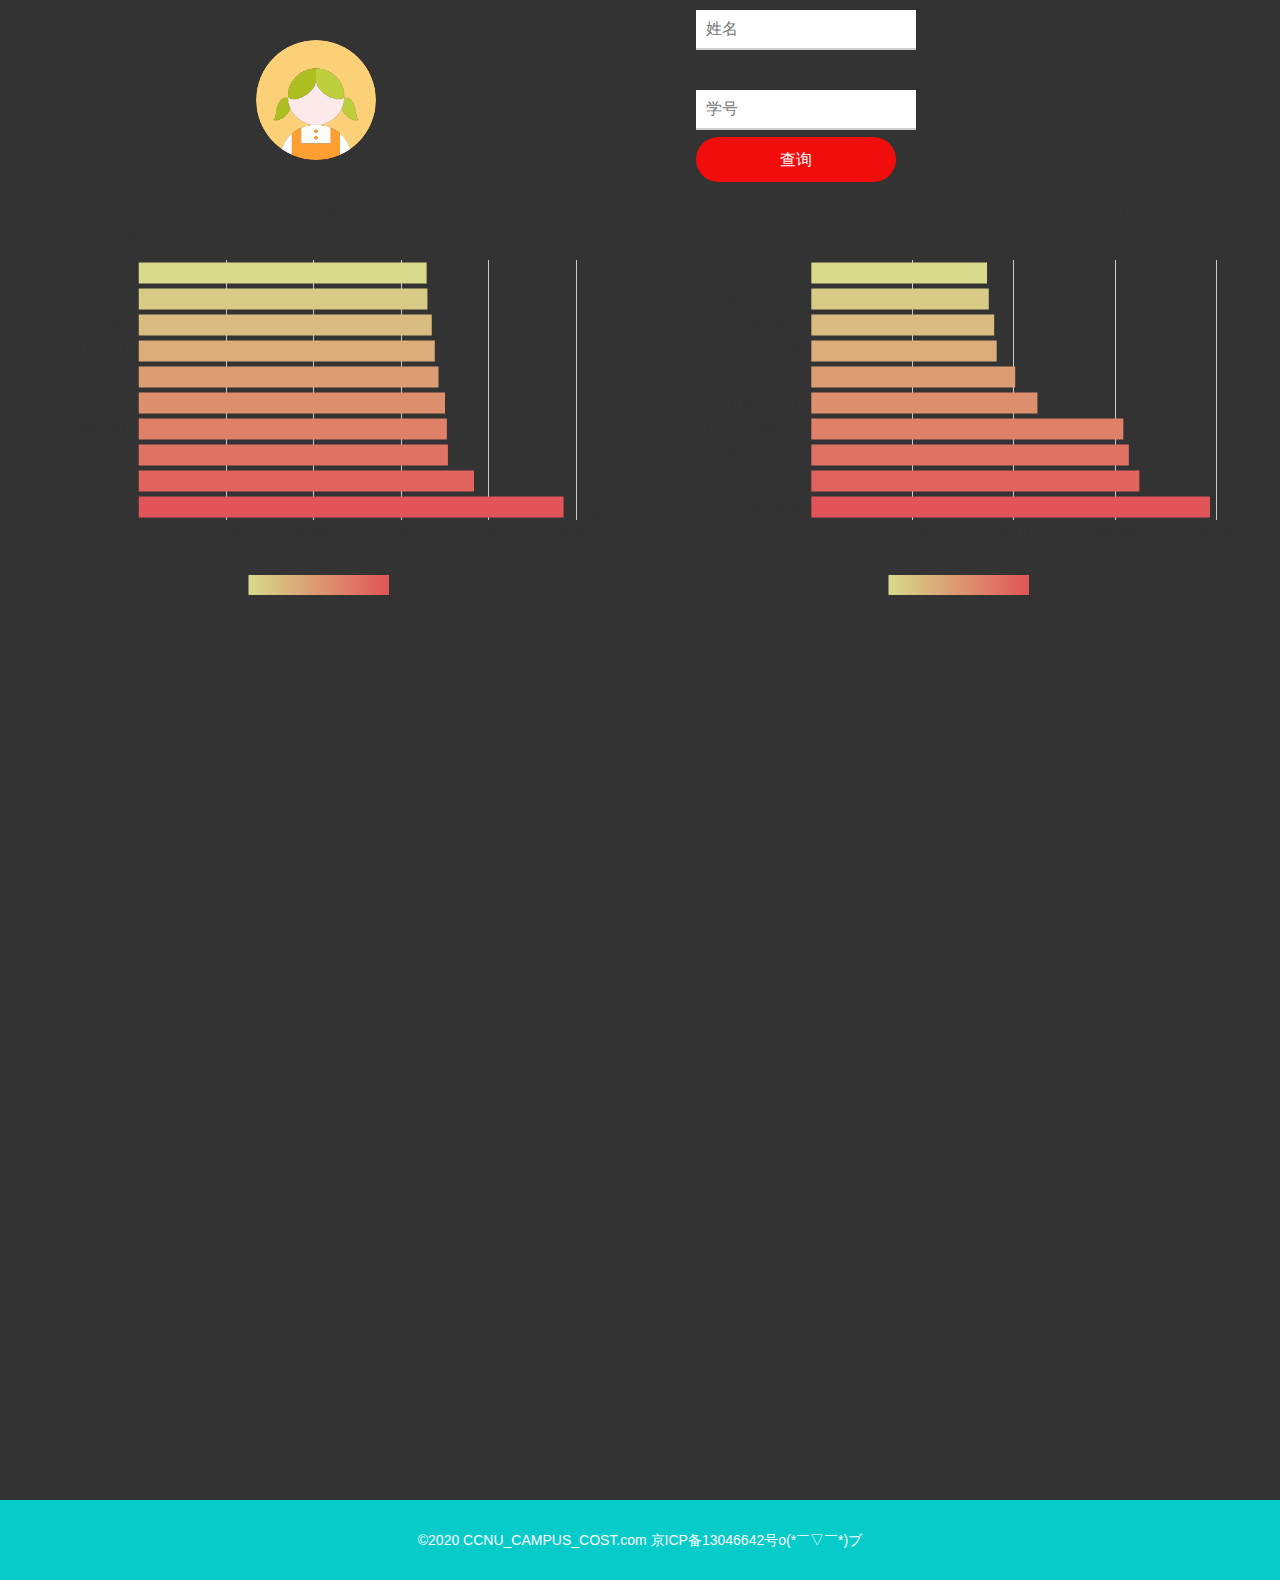
==== routes/templates/index.html @ 7b868276 "一部分展示内容" ====
<!-- 可视化静态页面 -->
<!DOCTYPE html>
<html lang="en">
<head>
    <meta charset="UTF-8">
    <meta name="viewport" content="width=device-width, initial-scale=1, maximum-scale=1, user-scalable=no">
    <title>CCNU_CAMPUS_COST</title>
    <link rel="stylesheet" href="../static/style.css">
    <link rel="stylesheet" href="../static/base.css">
    <link rel="stylesheet" href="../static/main.css">
    <script src="../static/js/echarts.min.js"></script>
    <script src="../static/js/jquery-1.12.4.min.js"></script>
    <!-- <script>
        $(document).ready(function(){
            $("button").click(function(){
                $.get("http://api.tianapi.com/txapi/ncovcity/index?key=3e26d27ac31d3d77789885a711142326",
                function(data,status){
		            console.log(data);
		            $('#result').append(JSON.stringify(data)); //返回内容绑定到ID为result的标签
                    alert("状态码：" + data.code + "\n消息：" + data.msg);
                });
            });
        });
    </script> -->
</head>
<body>
    <div class="header">
        <div class="pic"></div>
        <div class="input">
            <input type="text" name="name" id="stuName" placeholder="姓名">
            <input type="text" name="stuId" id="stuId" placeholder="学号">
            <p class="button">
                <a href="javascript:void(0)" id="sigup-btn" class="btn">查询</a>
            </p>
        </div>
    </div>
    <div class="cf"></div>
    <div class="rank">
        <!-- <h1>排行榜</h1> -->
        <div class="data_first">
            <div class="cost_most" id="cost_most"></div>
        </div>
        <div class="data_second">
            <div class="costumeCount" id="costumeCount"></div>
        </div>
        <!-- <button>get</button>
        <div id="result"></div> -->
        <!-- <div class="wordcloud"></div> -->
    </div>
    <div class="cf"></div>
    <div class="content">
        <div class="contentShow" id="contentShow">
            <p class="summery"><span></span>个人年度总结</p>
            <div class="summery_left">
                <div>
                    <p>亲爱的：<span id="name"></span></p>
                    <p>在2019-2020的一年中</p>
                    <p>您一共消费了<span id="costSum"></span>。最爱的是<span id="resLove"></span>的<span id="placeLove"></span></p>
                    <p>您的第一笔消费是<span id="timeFirst"></span>,在<span id="resFirst"></span>的<span id="placeFirst"></span></p>
                    <p>您的最后一笔消费是<span id="timeLast"></span>,在<span id="resLast"></span>的<span id="placeLast"></span></p>
                </div>
            </div>
            <div class="summery_right"></div>
        </div>
        
        <!-- 未构造完成 -->
        <!-- <div class="data">
            <div class="data_left">
                <div id="l1"></div>
                <div id="l2"></div>
            </div>
            <div class="data_right">
                <div id="r1"></div>
                <div id="r2"></div>
            </div>
        </div> -->
    </div>
    <div class="footer">
        <p>&copy;2020 CCNU_CAMPUS_COST.com 京ICP备13046642号o(*￣▽￣*)ブ</p>
    </div>
    <script src="../static/js/staticCostMost.js"></script>
    <script src="../static/js/staticCostumeCount.js"></script>
    <script src="../static/js/login.js"></script>
</body>
</html>
---- routes/static/style.css ----
body{
    min-width: 1200px;
}
.header{
    height: 200px;
    width: 100%;
    /* background-color: #9a9a9a; */
    position: relative;
    /* top: 50%;
    margin-top: -50px;
    z-index: 2; */
}
.header .pic{
    height: 120px;
    width: 120px;
    float: left;
    border-radius: 50%;
    background-color: #fff;
    position: absolute;
    left: 20%;
    top:50%;
    margin-top: -60px;
    background: url(../static/image/头像\ 女孩.png) center no-repeat;
    background-size: cover;
}
.header .input{
    height: 120px;
    width: 200px;
    float: right;
    position: absolute;
    right: 30%;
    top: 35%;
    margin-top: -60px;

}

.header .input input{
    outline-style: none;
    border: none;
    border-bottom: 2px solid #ccc;
    width: 200px;
    font-size: 16px;
    font-family: 'Microsoft soft';
    background-color: #fff;
}
.header .input #stuName{
    padding: 10px;
    margin-bottom: 20px;
}
.header .input #stuId{
    padding: 10px;
    margin-top: 20px;
}
.button{
    padding-top: 7px;
}
.button a{
    display: block;
    width: 100%;
    height: 45px;
    text-align: center;
    line-height: 45px;
    text-decoration: none;
    background: #f20d0d;
    color: #fff;
    border-radius: 30px;
    font-size: 16px;
}
.rank{
    width: 100%;
    height: 400px;
    position: relative;
}
.rank .data_first{
    width: 50%;
    height: 400px;
    float: left;
}
.rank .data_first .cost_most{
	width: 100%;
	height: 100%;
	top: 0;
    left: 0;
    font-size: 14px;
}
.rank .data_second{
    width: 50%;
    height: 400px;
    float: right;
}
.rank .data_second .costumeCount{
    width: 100%;
	height: 100%;
	top: 0;
    left: 0;
    font-size: 14px;
}

/* .wordcloud{
    background: url("/wc/2017211652.png");
} */











.content {
    height: 900px;
    width: 100%;
}
.content .contentShow{
    display: none;
}
.content .summery{
    height: 60px;
    line-height: 60px;
    text-align: center;
    font-size: 40px;
    font-family: 'Source Han Sans CN';
}
.content .summery_left{
    padding-left: 20px;
    padding-top: 20px;
    height: 400px;
    width: 50%;
    background-color: #fff;
}
.content p{
    font-size: 24px;
    font-weight: 500;
    line-height: 35px;
    height: 35px;
}
.content span{
    font-size: 28px;
    font-weight: 500;
    line-height: 35px;
    height: 35px;
    color: #f20d0d;
}

/* 底部 */
.footer{
    width: 100%;
    height: 80px;
    background: #07cbc9;
    /* margin-top: 40px; */
}
.footer p{
    height: 80px;
    line-height: 80px;
    color: #fff;
    font-size: 14px;
    text-align: center;
}
---- routes/static/base.css ----
/*css reset*/
	/*清除内外边距*/
	body, h1, h2, h3, h4, h5, h6, p, hr, /*结构元素*/
	ul, ol, li, dl, dt, dd, /*列表元素*/
	form, fieldset, legend, input, button, select, textarea, /*表单元素*/
	th, td, /*表格元素*/
	pre {
		padding: 0;
		margin: 0;
	}

	/*重置默认样式*/
	body, button, input, select, textarea {
		/*font: 12px/1 微软雅黑, Tahoma, Helvetica, Arial, 宋体, sans-serif;*/
		color: #333;
		font: 12px/1 "Microsoft YaHei", Tahoma, Helvetica, Arial, SimSun, sans-serif;
	}
	h1, h2, h3, h4, h5, h6 {
		font-size: 100%;
		font-weight: normal;
	}
	em, i {
		font-style: normal;
	}

	a {
		text-decoration: none;
	}
	li {
		list-style-type: none;
		vertical-align: top;
	}
	img {
		border: none;
		/*display: block;*/
		vertical-align: top;
	}
	textarea {
		overflow: auto;
		resize: none;
	}
	table {
		border-spacing: 0;
		border-collapse: collapse;
	}

/*常用公共样式*/
	.fl {
		float: left;
		display: inline;
	}
	.fr {
		float: right;
		display: inline;
	}
	.cf:before,
	.cf:after {
		content: " ";
		display: table;
		
	}
	.cf:after {
		clear: both;
	}
	.cf {
		*zoom: 1;
	}
---- routes/static/main.css ----
body{
	margin:0;
	background: #333;
}
#title{
	position: absolute;
	width: 40%;
	height: 10%;
	top: 0;
	left: 30%;
	/*background: #666666;*/
	color:white;
	font-size:40px;

	display: flex;
	align-items: center;
	justify-content: center;
}


#l1{
	position: absolute;
	width: 50%;
	height: 45%;
	top: 10%;
	left: 0%;
	background: #666666;
}
#l2{
	position: absolute;
	width: 50%;
	height: 45%;
	top: 55%;
	left: 0%;
	background: #777777;
}
#r1{
	position: absolute;
	width: 50%;
	height: 45%;
	top: 10%;
	right: 0%;
	background: #777777;
}
#r2{
	position: absolute;
	width: 50%;
	height: 45%;
	top: 55%;
	right: 0%;
	background: #777777;
}
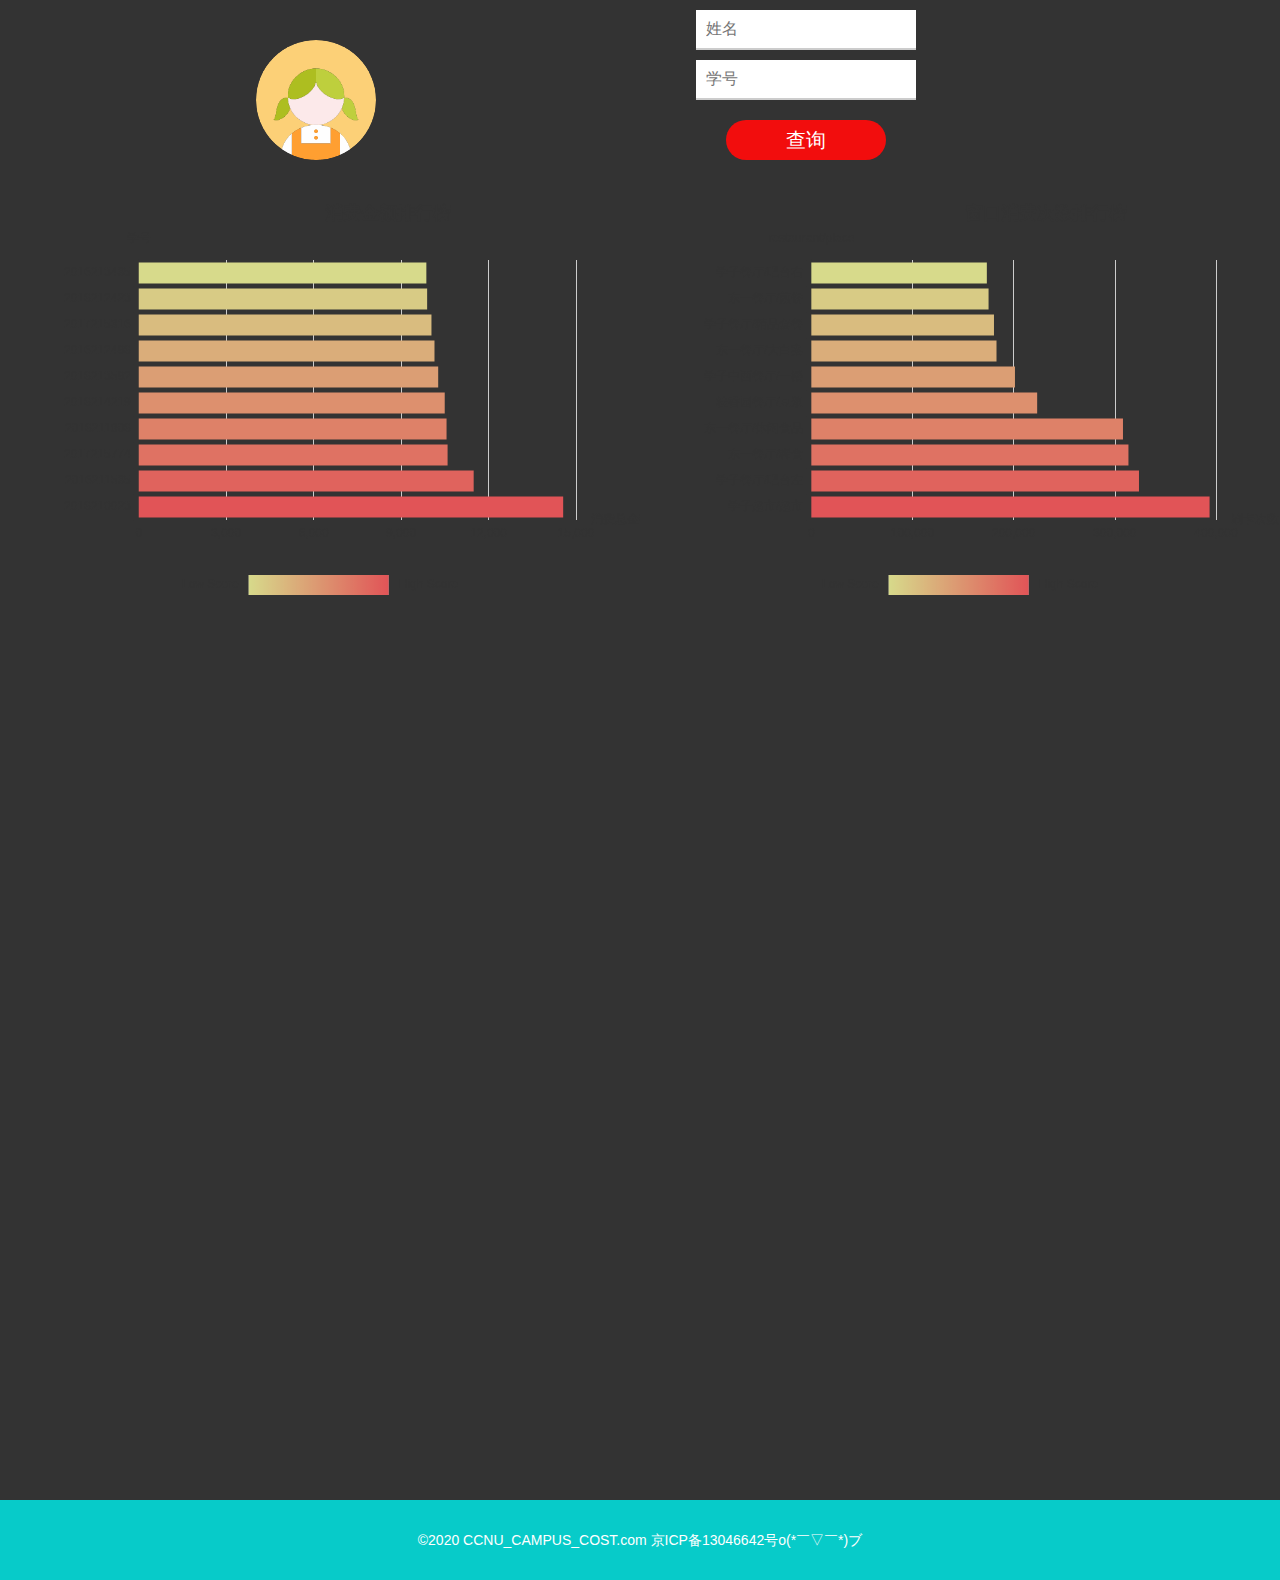
==== commit 1c4b2e2d: "用户验证" ====
--- a/routes/templates/index.html
+++ b/routes/templates/index.html
@@ -27,8 +27,14 @@
     <div class="header">
         <div class="pic"></div>
         <div class="input">
-            <input type="text" name="name" id="stuName" placeholder="姓名">
-            <input type="text" name="stuId" id="stuId" placeholder="学号">
+            <div>
+                <input type="text" name="name" id="stuName" placeholder="姓名">
+                <p  class="info" id="stuName_info"></p>
+            </div>
+            <div>
+                <input type="text" name="stuId" id="stuId" placeholder="学号">
+                <p class="info" id="stuId_info"></p>
+            </div>
             <p class="button">
                 <a href="javascript:void(0)" id="sigup-btn" class="btn">查询</a>
             </p>
--- a/routes/static/style.css
+++ b/routes/static/style.css
@@ -45,26 +45,31 @@
 }
 .header .input #stuName{
     padding: 10px;
-    margin-bottom: 20px;
 }
 .header .input #stuId{
     padding: 10px;
-    margin-top: 20px;
+}
+.info{
+    margin-top: 10px;
+    color: #f00;
+    padding-left: 10px;
 }
 .button{
-    padding-top: 7px;
+    padding-top: 10px;
+    margin-left: 30px;
 }
 .button a{
     display: block;
-    width: 100%;
-    height: 45px;
+    width: 160px;
+    height: 40px;
     text-align: center;
-    line-height: 45px;
+    line-height: 40px;
     text-decoration: none;
     background: #f20d0d;
     color: #fff;
     border-radius: 30px;
-    font-size: 16px;
+    font-size: 20px;
+    
 }
 .rank{
     width: 100%;
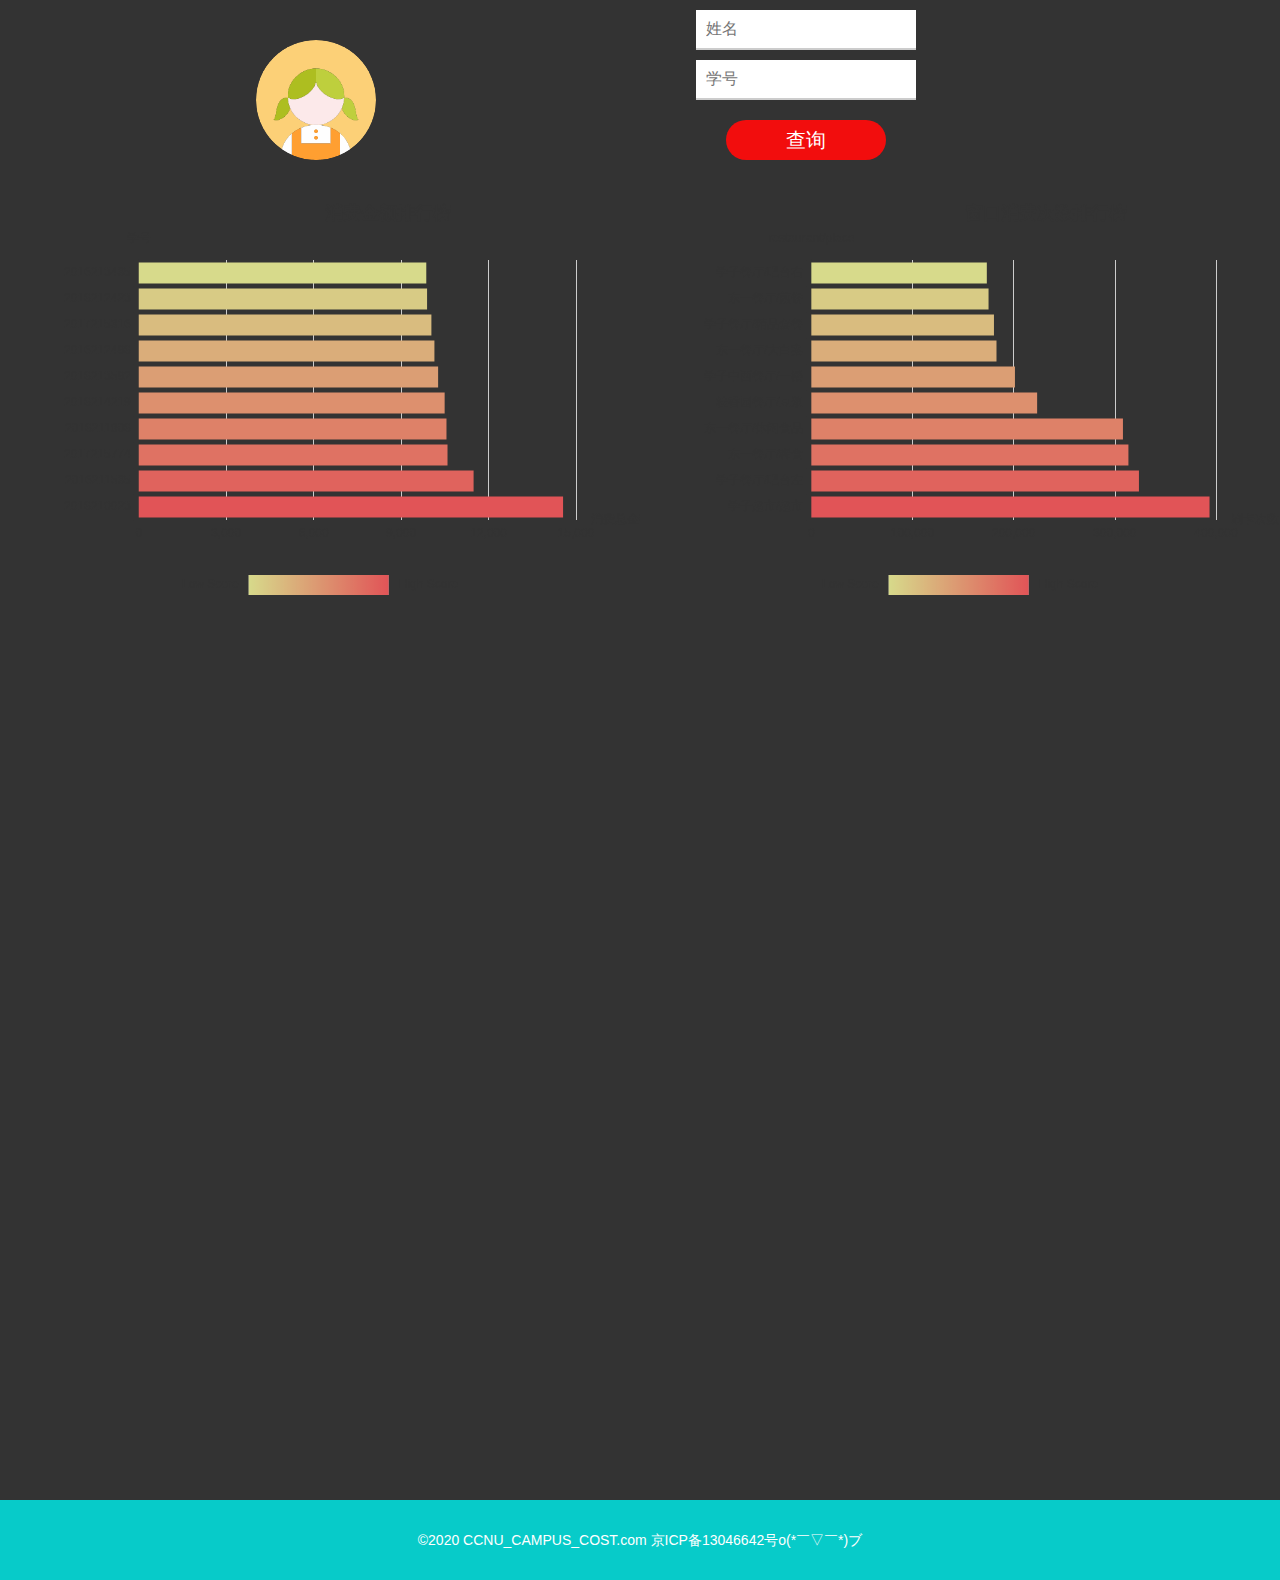
==== commit ed1ef0c4: "词云" ====
--- a/routes/templates/index.html
+++ b/routes/templates/index.html
@@ -41,6 +41,7 @@
         </div>
     </div>
     <div class="cf"></div>
+    
     <div class="rank">
         <!-- <h1>排行榜</h1> -->
         <div class="data_first">
@@ -53,22 +54,33 @@
         <div id="result"></div> -->
         <!-- <div class="wordcloud"></div> -->
     </div>
-    <div class="cf"></div>
+    
     <div class="content">
         <div class="contentShow" id="contentShow">
             <p class="summery"><span></span>个人年度总结</p>
             <div class="summery_left">
                 <div>
                     <p>亲爱的：<span id="name"></span></p>
+                    <p></p>
                     <p>在2019-2020的一年中</p>
+                    <p></p>
                     <p>您一共消费了<span id="costSum"></span>。最爱的是<span id="resLove"></span>的<span id="placeLove"></span></p>
+                    <p></p>
                     <p>您的第一笔消费是<span id="timeFirst"></span>,在<span id="resFirst"></span>的<span id="placeFirst"></span></p>
+                    <p></p>
                     <p>您的最后一笔消费是<span id="timeLast"></span>,在<span id="resLast"></span>的<span id="placeLast"></span></p>
                 </div>
             </div>
-            <div class="summery_right"></div>
+            <div class="summery_right">
+                <p>年度消费词云</p>
+                <div class="wc_pic">
+                    <img id="wcPic" src="">
+                </div>
+                
+                
+            </div>
         </div>
-        
+        <div class="cf"></div>
         <!-- 未构造完成 -->
         <!-- <div class="data">
             <div class="data_left">
--- a/routes/static/style.css
+++ b/routes/static/style.css
@@ -130,11 +130,13 @@
     font-family: 'Source Han Sans CN';
 }
 .content .summery_left{
+    box-sizing: border-box;
     padding-left: 20px;
     padding-top: 20px;
     height: 400px;
     width: 50%;
     background-color: #fff;
+    float: left;
 }
 .content p{
     font-size: 24px;
@@ -148,8 +150,28 @@
     line-height: 35px;
     height: 35px;
     color: #f20d0d;
+    display: inline-block;
 }
+.content .summery_right{
+    padding-top: 20px;
+    height: 400px;
+    width: 50%;
+    float: right;
+}
+.content .summery_right .wc_pic{
+    width: 80%;
+    height: auto;
+    margin: 0 auto;
+   
 
+}
+.content .summery_right .wc_pic img{
+    width: 100%;
+}
+.content .summery_right p{
+    text-align: center;
+    padding-bottom: 10px;
+}
 /* 底部 */
 .footer{
     width: 100%;
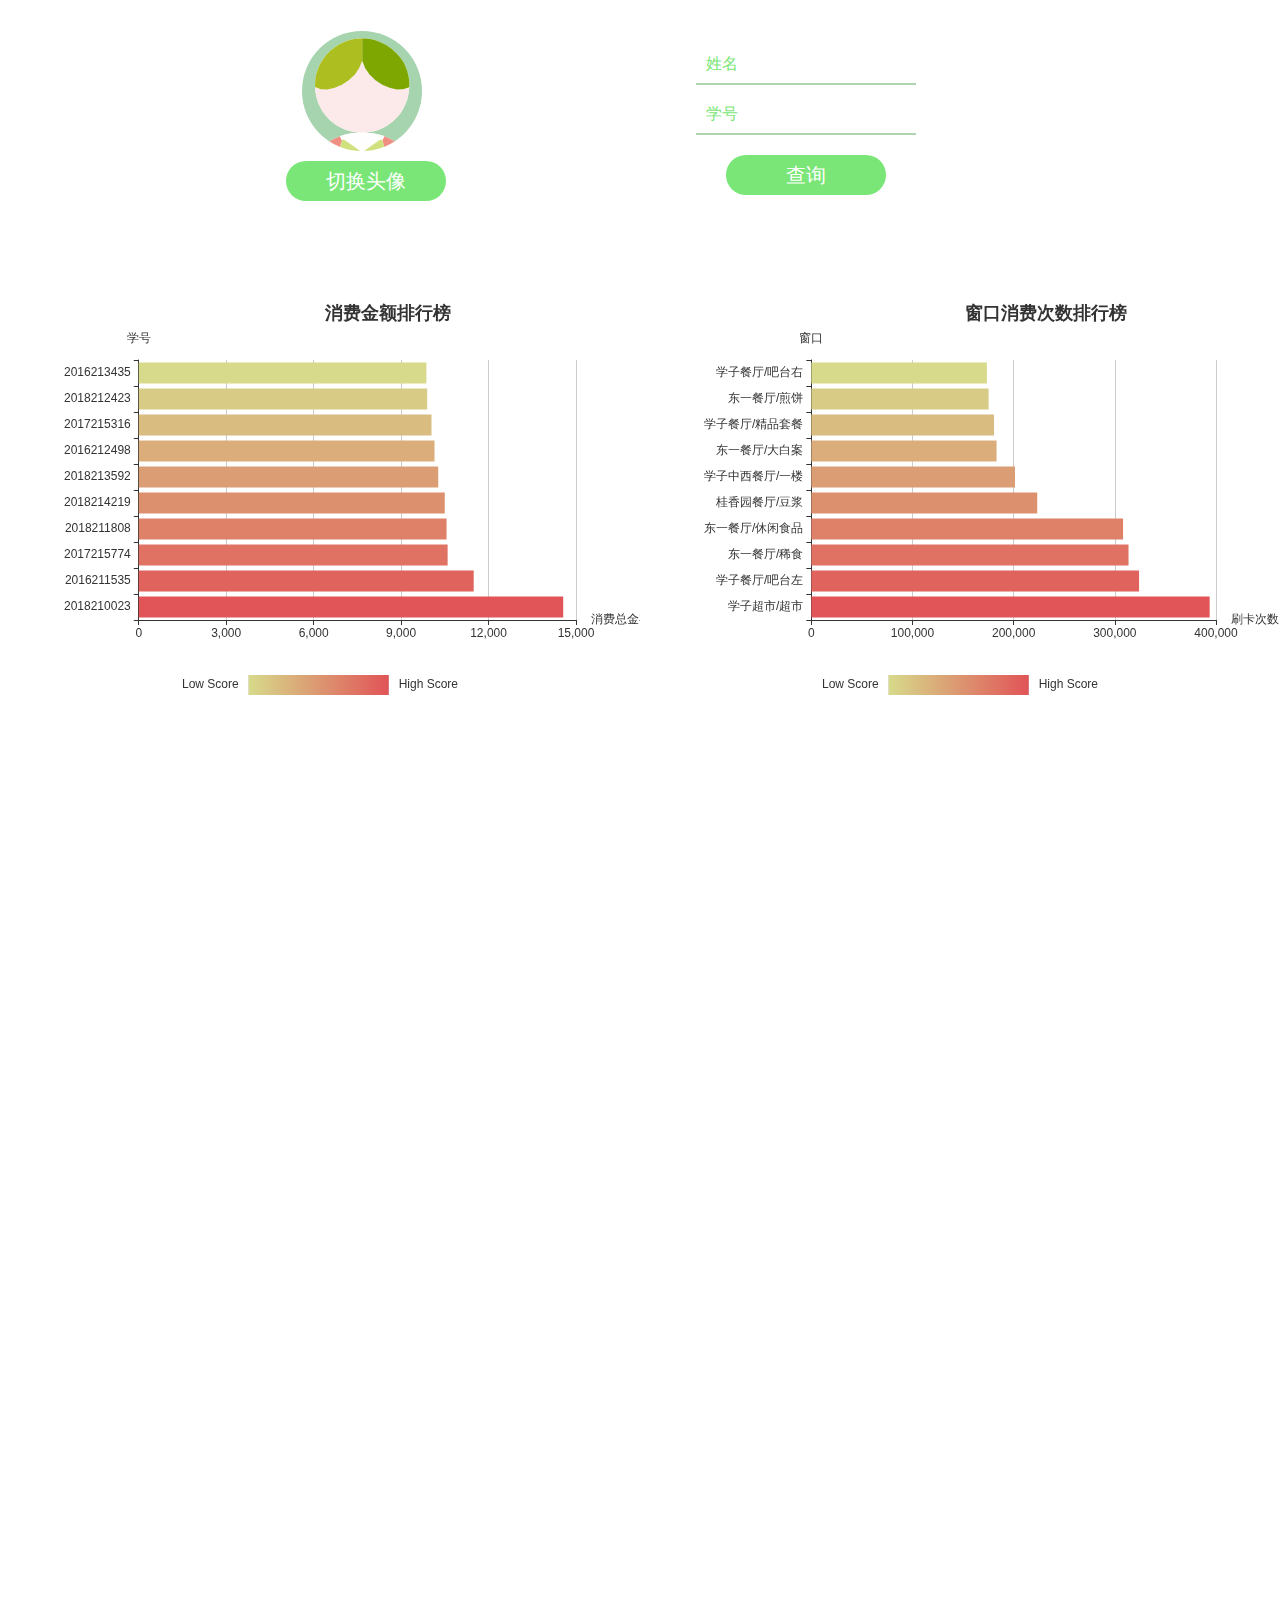
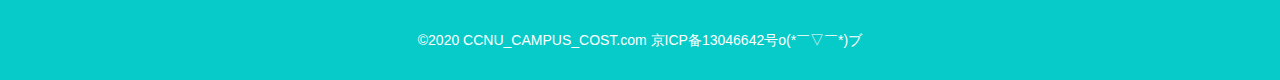
==== commit f73ad0b1: "changeUserHead" ====
--- a/routes/templates/index.html
+++ b/routes/templates/index.html
@@ -7,25 +7,18 @@
     <title>CCNU_CAMPUS_COST</title>
     <link rel="stylesheet" href="../static/style.css">
     <link rel="stylesheet" href="../static/base.css">
-    <link rel="stylesheet" href="../static/main.css">
+    <!-- <link rel="stylesheet" href="../static/main.css"> -->
     <script src="../static/js/echarts.min.js"></script>
     <script src="../static/js/jquery-1.12.4.min.js"></script>
-    <!-- <script>
-        $(document).ready(function(){
-            $("button").click(function(){
-                $.get("http://api.tianapi.com/txapi/ncovcity/index?key=3e26d27ac31d3d77789885a711142326",
-                function(data,status){
-		            console.log(data);
-		            $('#result').append(JSON.stringify(data)); //返回内容绑定到ID为result的标签
-                    alert("状态码：" + data.code + "\n消息：" + data.msg);
-                });
-            });
-        });
-    </script> -->
 </head>
 <body>
     <div class="header">
-        <div class="pic"></div>
+        <div class="pic_change">
+            <div class="pic pic1" id="pic"></div>
+            <p class="button">
+                <a href="javascript:void(0)" id="pic_change" class="btn">切换头像</a>
+            </p>
+        </div>
         <div class="input">
             <div>
                 <input type="text" name="name" id="stuName" placeholder="姓名">
@@ -99,5 +92,6 @@
     <script src="../static/js/staticCostMost.js"></script>
     <script src="../static/js/staticCostumeCount.js"></script>
     <script src="../static/js/login.js"></script>
+    <script src="../static/js/moreInformation.js"></script>
 </body>
 </html>--- a/routes/static/style.css
+++ b/routes/static/style.css
@@ -2,7 +2,7 @@
     min-width: 1200px;
 }
 .header{
-    height: 200px;
+    height: 300px;
     width: 100%;
     /* background-color: #9a9a9a; */
     position: relative;
@@ -10,19 +10,29 @@
     margin-top: -50px;
     z-index: 2; */
 }
-.header .pic{
+.header .pic_change{
+    width: 200px;
+    height: 300px;
+    margin-left: 20%;
+    position: absolute;
+    top:31px;
+}
+.pic{
     height: 120px;
     width: 120px;
-    float: left;
     border-radius: 50%;
     background-color: #fff;
-    position: absolute;
-    left: 20%;
-    top:50%;
-    margin-top: -60px;
-    background: url(../static/image/头像\ 女孩.png) center no-repeat;
+    margin-left: 46px;
+    
     background-size: cover;
 }
+.pic1{
+    background: url(../static/image/1.png) center no-repeat;
+}
+.pic2{
+    background: url(../static/image/2.png) center no-repeat;
+}
+
 .header .input{
     height: 120px;
     width: 200px;
@@ -31,27 +41,29 @@
     right: 30%;
     top: 35%;
     margin-top: -60px;
-
+    
 }
 
 .header .input input{
     outline-style: none;
     border: none;
-    border-bottom: 2px solid #ccc;
+    border-bottom: 2px solid #afd4af;
     width: 200px;
     font-size: 16px;
     font-family: 'Microsoft soft';
     background-color: #fff;
+    color: #7ae677;
 }
 .header .input #stuName{
     padding: 10px;
 }
 .header .input #stuId{
     padding: 10px;
+
 }
 .info{
     margin-top: 10px;
-    color: #f00;
+    color: #23cbff;
     padding-left: 10px;
 }
 .button{
@@ -65,7 +77,7 @@
     text-align: center;
     line-height: 40px;
     text-decoration: none;
-    background: #f20d0d;
+    background: #7ae677;
     color: #fff;
     border-radius: 30px;
     font-size: 20px;
--- a/routes/static/base.css
+++ b/routes/static/base.css
@@ -65,3 +65,16 @@
 	.cf {
 		*zoom: 1;
 	}
+/*placeholder*/
+input::-webkit-input-placeholder{
+	color:#7ae677;
+}
+input::-moz-placeholder{   /* Mozilla Firefox 19+ */
+	color:#7ae677;
+}
+input:-moz-placeholder{    /* Mozilla Firefox 4 to 18 */
+	color:#7ae677;
+}
+input:-ms-input-placeholder{  /* Internet Explorer 10-11 */ 
+	color:#7ae677;
+}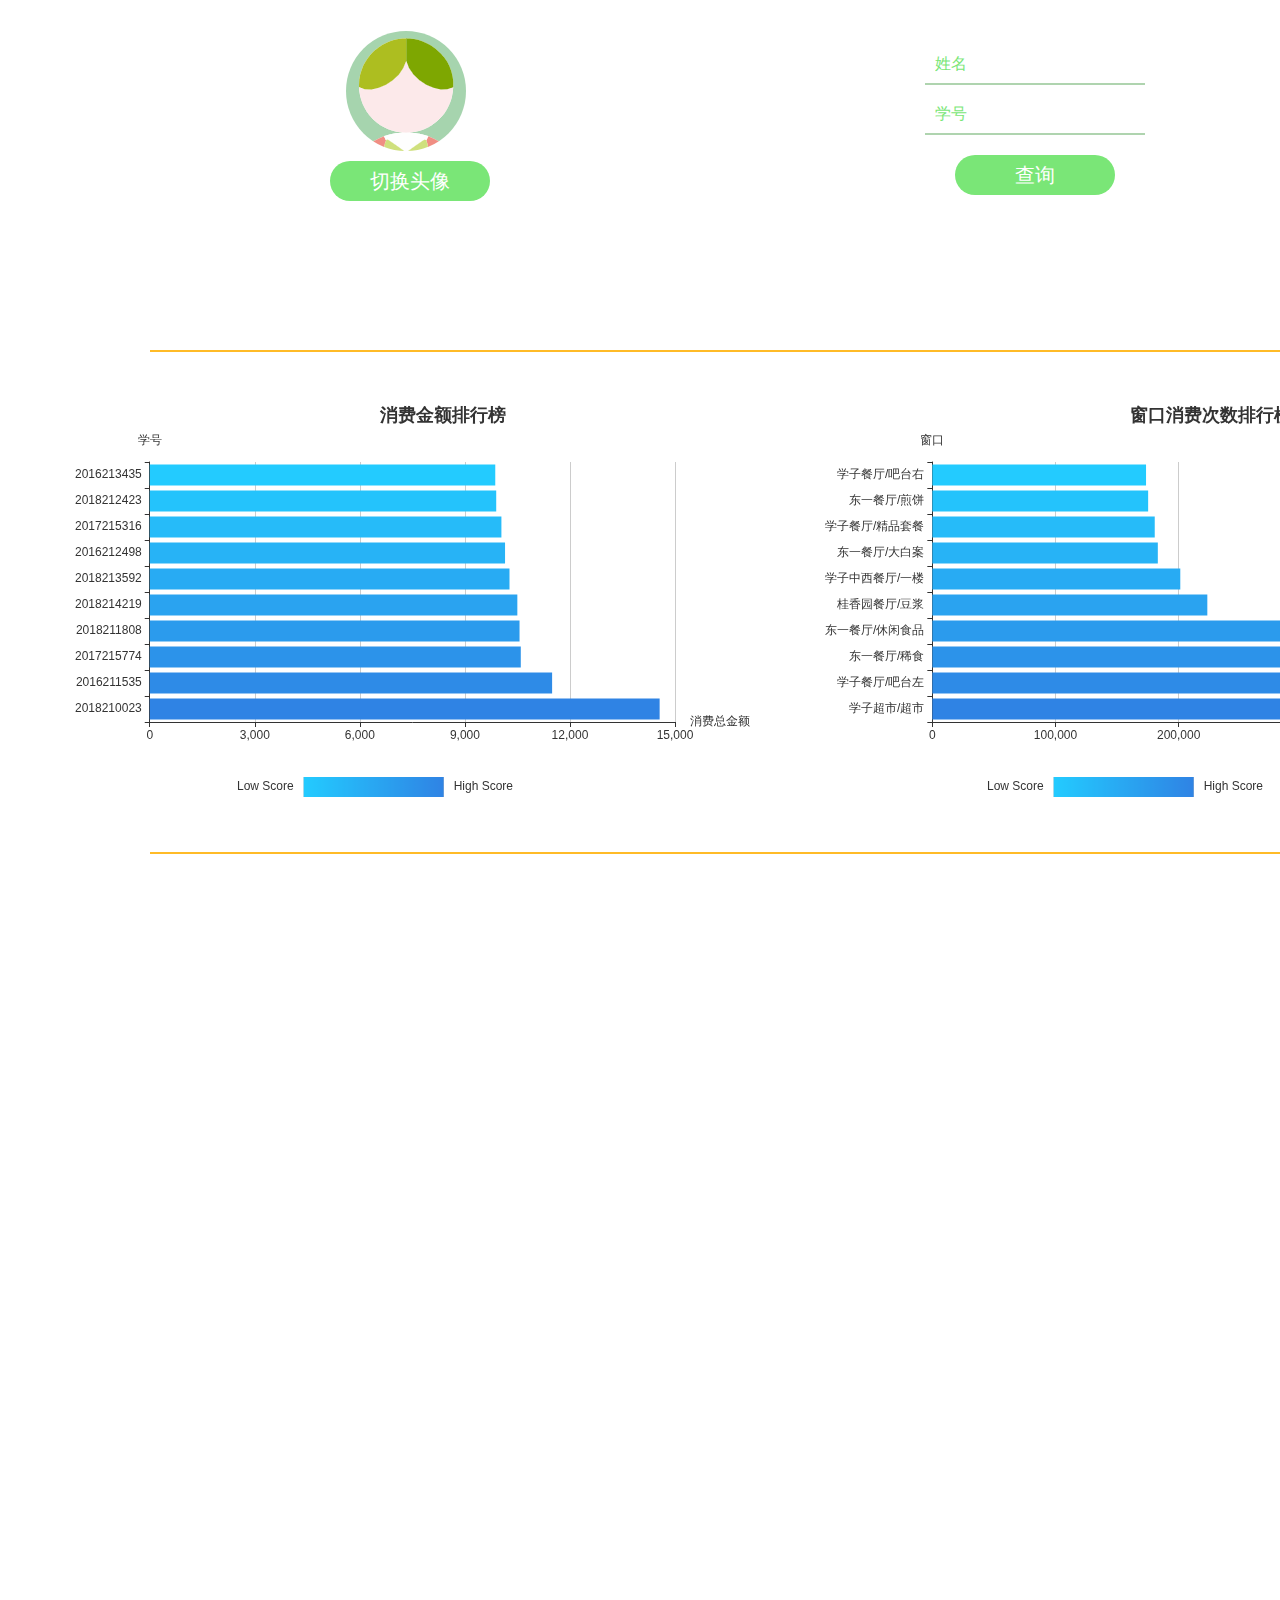
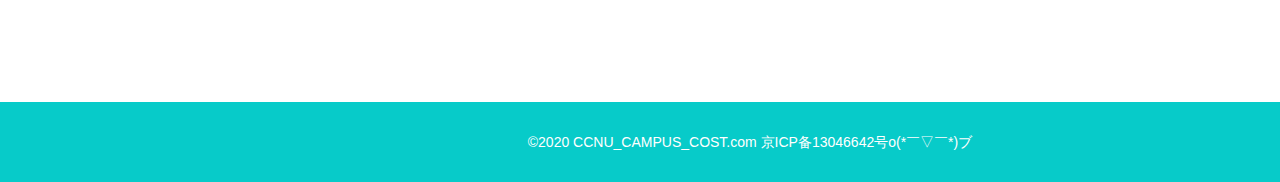
==== commit 1913ecc9: "change color" ====
--- a/routes/templates/index.html
+++ b/routes/templates/index.html
@@ -34,7 +34,7 @@
         </div>
     </div>
     <div class="cf"></div>
-    
+    <div class="line"></div>
     <div class="rank">
         <!-- <h1>排行榜</h1> -->
         <div class="data_first">
@@ -50,7 +50,8 @@
     
     <div class="content">
         <div class="contentShow" id="contentShow">
-            <p class="summery"><span></span>个人年度总结</p>
+            <div class="line"></div>
+            <p class="summery"><span id="name1"></span>个人年度总结</p>
             <div class="summery_left">
                 <div>
                     <p>亲爱的：<span id="name"></span></p>
@@ -68,12 +69,11 @@
                 <p>年度消费词云</p>
                 <div class="wc_pic">
                     <img id="wcPic" src="">
-                </div>
-                
-                
+                </div>   
             </div>
         </div>
         <div class="cf"></div>
+        <div class="line"></div>
         <!-- 未构造完成 -->
         <!-- <div class="data">
             <div class="data_left">
--- a/routes/static/style.css
+++ b/routes/static/style.css
@@ -1,5 +1,5 @@
 body{
-    min-width: 1200px;
+    min-width: 1500px;
 }
 .header{
     height: 300px;
@@ -13,7 +13,7 @@
 .header .pic_change{
     width: 200px;
     height: 300px;
-    margin-left: 20%;
+    left: 20%;
     position: absolute;
     top:31px;
 }
@@ -38,7 +38,7 @@
     width: 200px;
     float: right;
     position: absolute;
-    right: 30%;
+    right: 25%;
     top: 35%;
     margin-top: -60px;
     
@@ -95,10 +95,9 @@
 }
 .rank .data_first .cost_most{
 	width: 100%;
-	height: 100%;
-	top: 0;
-    left: 0;
-    font-size: 14px;
+    height: 100%;
+
+    font-size: 16px;
 }
 .rank .data_second{
     width: 50%;
@@ -108,14 +107,9 @@
 .rank .data_second .costumeCount{
     width: 100%;
 	height: 100%;
-	top: 0;
-    left: 0;
-    font-size: 14px;
+    font-size: 16px;
 }
 
-/* .wordcloud{
-    background: url("/wc/2017211652.png");
-} */
 
 
 
@@ -134,7 +128,7 @@
 .content .contentShow{
     display: none;
 }
-.content .summery{
+.content .summery,#name1{
     height: 60px;
     line-height: 60px;
     text-align: center;
@@ -143,8 +137,8 @@
 }
 .content .summery_left{
     box-sizing: border-box;
-    padding-left: 20px;
-    padding-top: 20px;
+    padding-left: 95px;
+    padding-top: 65px;
     height: 400px;
     width: 50%;
     background-color: #fff;
@@ -161,7 +155,7 @@
     font-weight: 500;
     line-height: 35px;
     height: 35px;
-    color: #f20d0d;
+    color: #2f83e4;
     display: inline-block;
 }
 .content .summery_right{
@@ -182,7 +176,10 @@
 }
 .content .summery_right p{
     text-align: center;
-    padding-bottom: 10px;
+    font-size: 25px;
+    padding-bottom: 20px;
+    font-weight: 600;
+    color: #2f83e4;
 }
 /* 底部 */
 .footer{
--- a/routes/static/base.css
+++ b/routes/static/base.css
@@ -77,4 +77,15 @@
 }
 input:-ms-input-placeholder{  /* Internet Explorer 10-11 */ 
 	color:#7ae677;
+}
+
+.line{
+	height: 0;
+	width: 1200px;
+	border-bottom: 2px solid #ffbb27;
+	position: relative;
+	left: 50%;
+	margin-left: -600px;
+	margin-bottom: 50px;
+	margin-top: 50px;
 }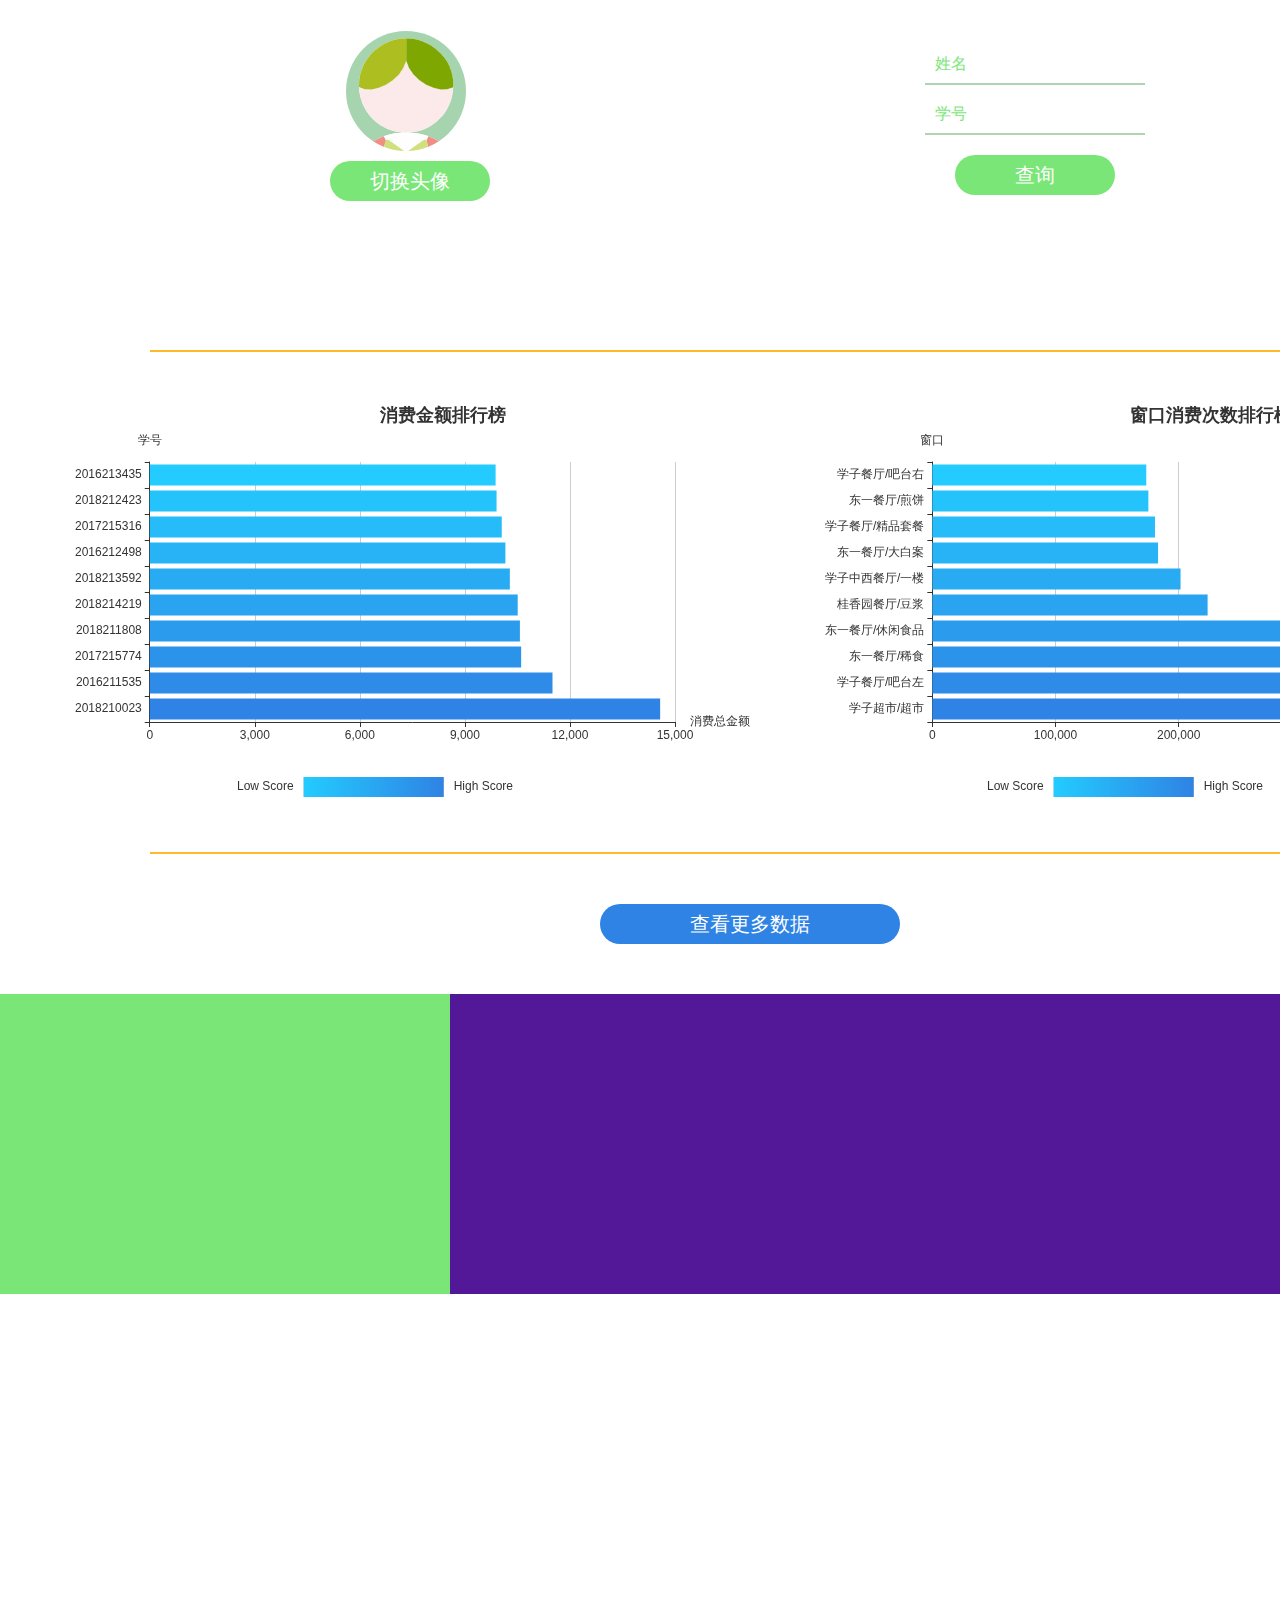
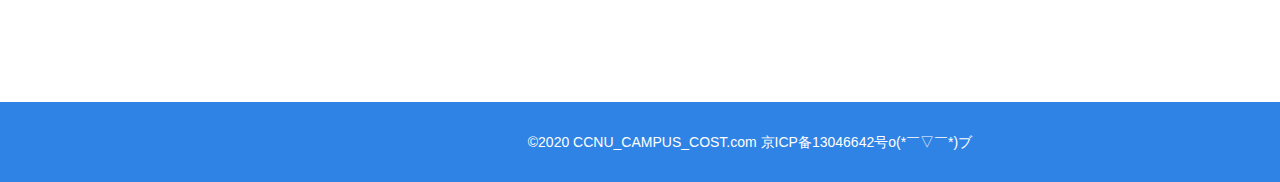
==== commit 98123dd5: "last two" ====
--- a/routes/templates/index.html
+++ b/routes/templates/index.html
@@ -73,19 +73,19 @@
             </div>
         </div>
         <div class="cf"></div>
-        <div class="line"></div>
-        <!-- 未构造完成 -->
-        <!-- <div class="data">
-            <div class="data_left">
-                <div id="l1"></div>
-                <div id="l2"></div>
+        <div class=" second">
+            <div class="line"></div>
+            <div class="click_to_more">
+                <a href="javascript:void(0)" id="read_more" class="read_more">查看更多数据</a>
             </div>
-            <div class="data_right">
-                <div id="r1"></div>
-                <div id="r2"></div>
+            <div class="more">
+                <div class="more_left" id="left"></div>
+                <div class="more_right" id="right"></div>
             </div>
-        </div> -->
+        </div>
+        
     </div>
+    <div class="cf"></div>
     <div class="footer">
         <p>&copy;2020 CCNU_CAMPUS_COST.com 京ICP备13046642号o(*￣▽￣*)ブ</p>
     </div>
--- a/routes/static/style.css
+++ b/routes/static/style.css
@@ -181,11 +181,67 @@
     font-weight: 600;
     color: #2f83e4;
 }
+.second{
+    height: 400px;
+    position: relative;
+}
+.click_to_more{
+    width: 300px;
+    height: 40px;
+    margin: 0 auto;
+}
+.read_more{
+    display: block;
+    width: 300px;
+    height: 40px;
+    text-align: center;
+    line-height: 40px;
+    text-decoration: none;
+    background: #2f83e4;
+    color: #fff;
+    border-radius: 30px;
+    font-size: 20px;
+}
+.more{
+    padding-top: 50px;
+}
+.more .more_left{
+    width: 30%;
+    height: 300px;
+    background-color: #7ae677;
+    float: left;
+}
+
+.more .more_right{
+    width: 70%;
+    height: 300px;
+    background-color: #531897;
+    float: right;
+}
+
+
+
+
+
+
+
+
+
+
+
+
+
+
+
+
+
+
+
 /* 底部 */
 .footer{
     width: 100%;
     height: 80px;
-    background: #07cbc9;
+    background: #2f83e4;
     /* margin-top: 40px; */
 }
 .footer p{
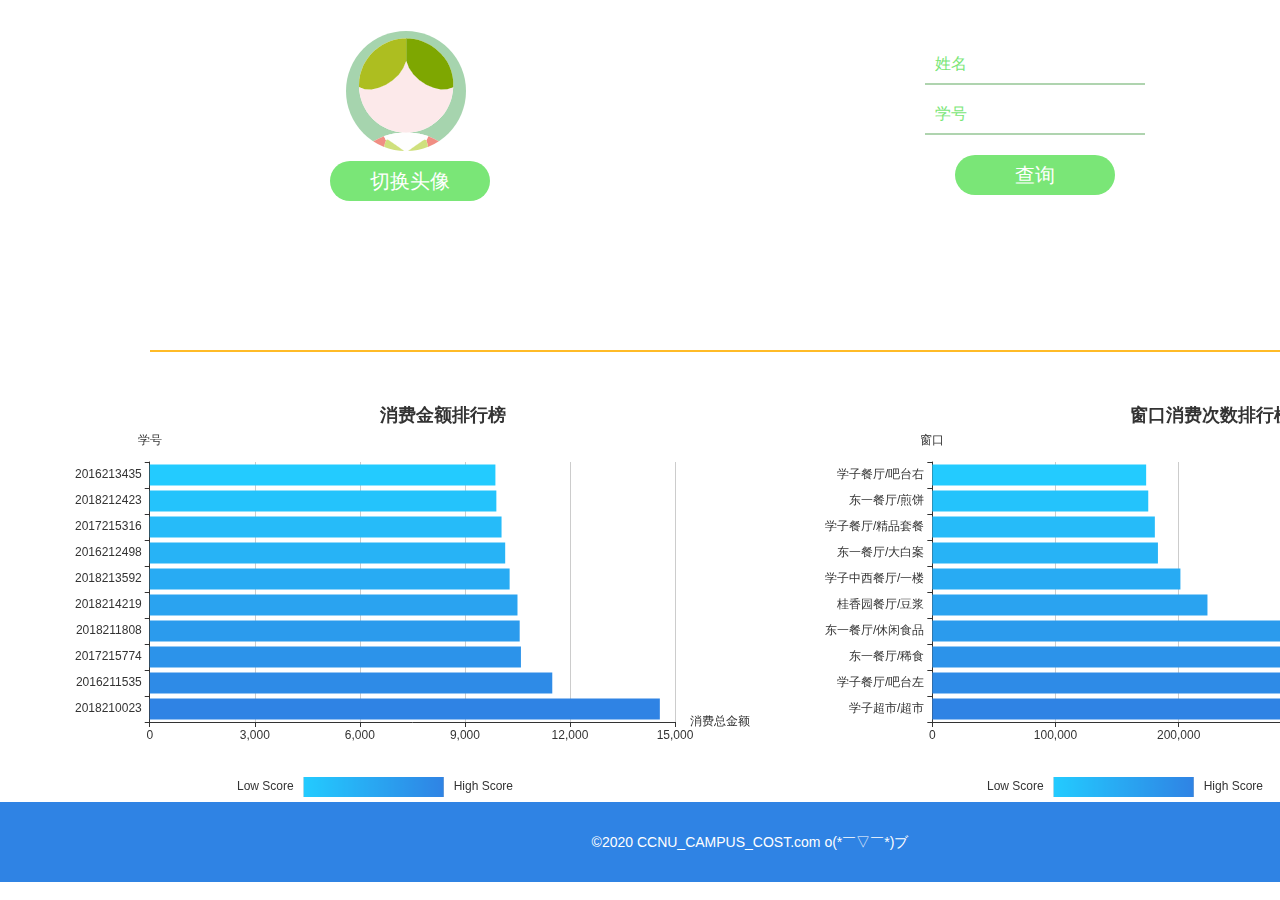
==== commit 731adcab: "stage completion" ====
--- a/routes/templates/index.html
+++ b/routes/templates/index.html
@@ -48,8 +48,8 @@
         <!-- <div class="wordcloud"></div> -->
     </div>
     
-    <div class="content">
-        <div class="contentShow" id="contentShow">
+    <div class="content contentShow" id="contentShow">
+        <div  >
             <div class="line"></div>
             <p class="summery"><span id="name1"></span>个人年度总结</p>
             <div class="summery_left">
@@ -58,7 +58,7 @@
                     <p></p>
                     <p>在2019-2020的一年中</p>
                     <p></p>
-                    <p>您一共消费了<span id="costSum"></span>。最爱的是<span id="resLove"></span>的<span id="placeLove"></span></p>
+                    <p>您一共消费了<span id="costSum"></span>元。最爱的是<span id="resLove"></span>的<span id="placeLove"></span></p>
                     <p></p>
                     <p>您的第一笔消费是<span id="timeFirst"></span>,在<span id="resFirst"></span>的<span id="placeFirst"></span></p>
                     <p></p>
@@ -73,12 +73,12 @@
             </div>
         </div>
         <div class="cf"></div>
-        <div class=" second">
+        <div class="contentShow second" id="second_show">
             <div class="line"></div>
             <div class="click_to_more">
                 <a href="javascript:void(0)" id="read_more" class="read_more">查看更多数据</a>
             </div>
-            <div class="more">
+            <div class="more" >
                 <div class="more_left" id="left"></div>
                 <div class="more_right" id="right"></div>
             </div>
@@ -87,7 +87,7 @@
     </div>
     <div class="cf"></div>
     <div class="footer">
-        <p>&copy;2020 CCNU_CAMPUS_COST.com 京ICP备13046642号o(*￣▽￣*)ブ</p>
+        <p>&copy;2020 CCNU_CAMPUS_COST.com o(*￣▽￣*)ブ</p>
     </div>
     <script src="../static/js/staticCostMost.js"></script>
     <script src="../static/js/staticCostumeCount.js"></script>
--- a/routes/static/style.css
+++ b/routes/static/style.css
@@ -125,7 +125,7 @@
     height: 900px;
     width: 100%;
 }
-.content .contentShow{
+.contentShow{
     display: none;
 }
 .content .summery,#name1{
@@ -208,14 +208,14 @@
 .more .more_left{
     width: 30%;
     height: 300px;
-    background-color: #7ae677;
+    
     float: left;
 }
 
 .more .more_right{
     width: 70%;
     height: 300px;
-    background-color: #531897;
+    
     float: right;
 }
 
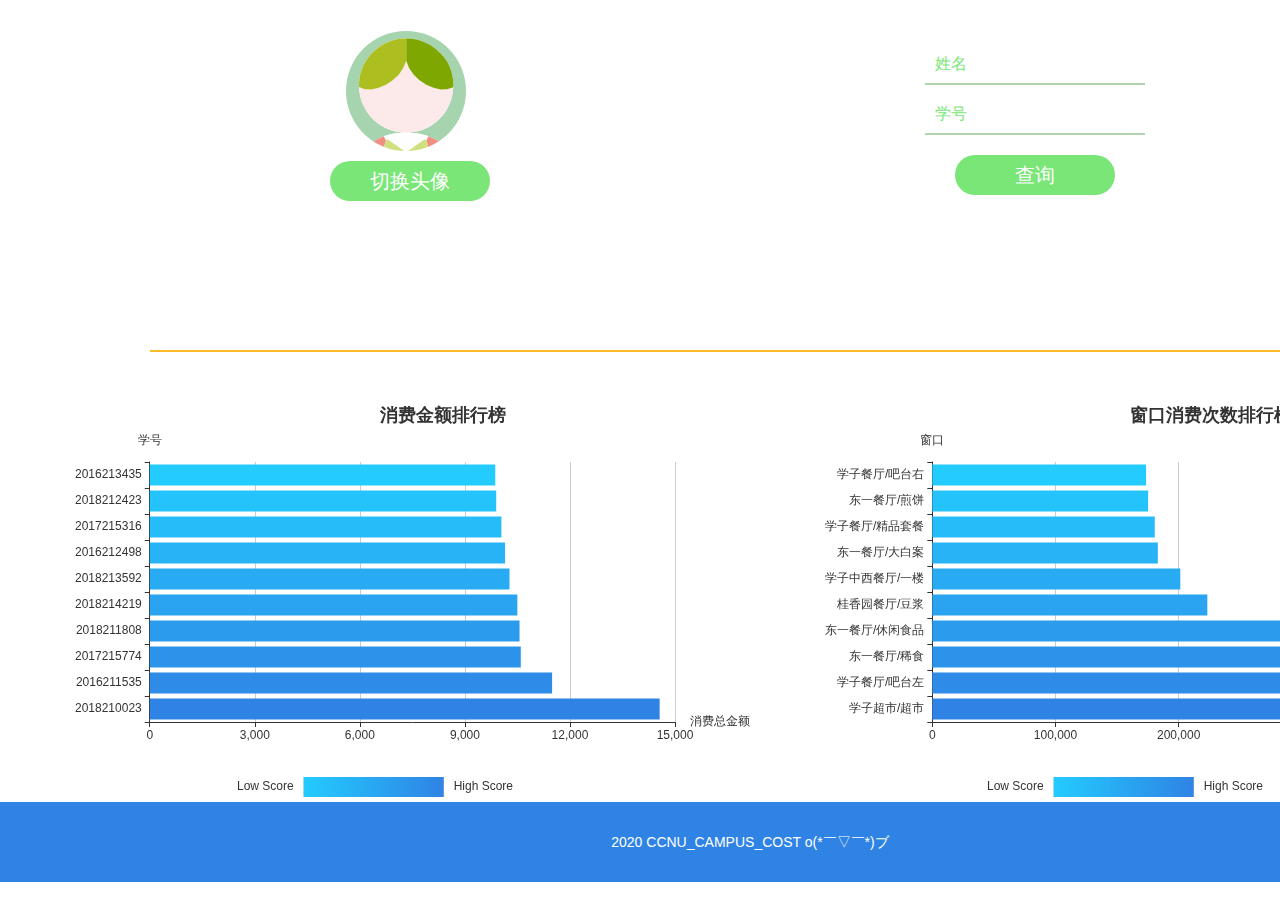
==== commit eaaba604: "doc: delete unuseful js" ====
--- a/routes/templates/index.html
+++ b/routes/templates/index.html
@@ -87,7 +87,7 @@
     </div>
     <div class="cf"></div>
     <div class="footer">
-        <p>&copy;2020 CCNU_CAMPUS_COST.com o(*￣▽￣*)ブ</p>
+        <p>2020 CCNU_CAMPUS_COST o(*￣▽￣*)ブ</p>
     </div>
     <script src="../static/js/staticCostMost.js"></script>
     <script src="../static/js/staticCostumeCount.js"></script>
